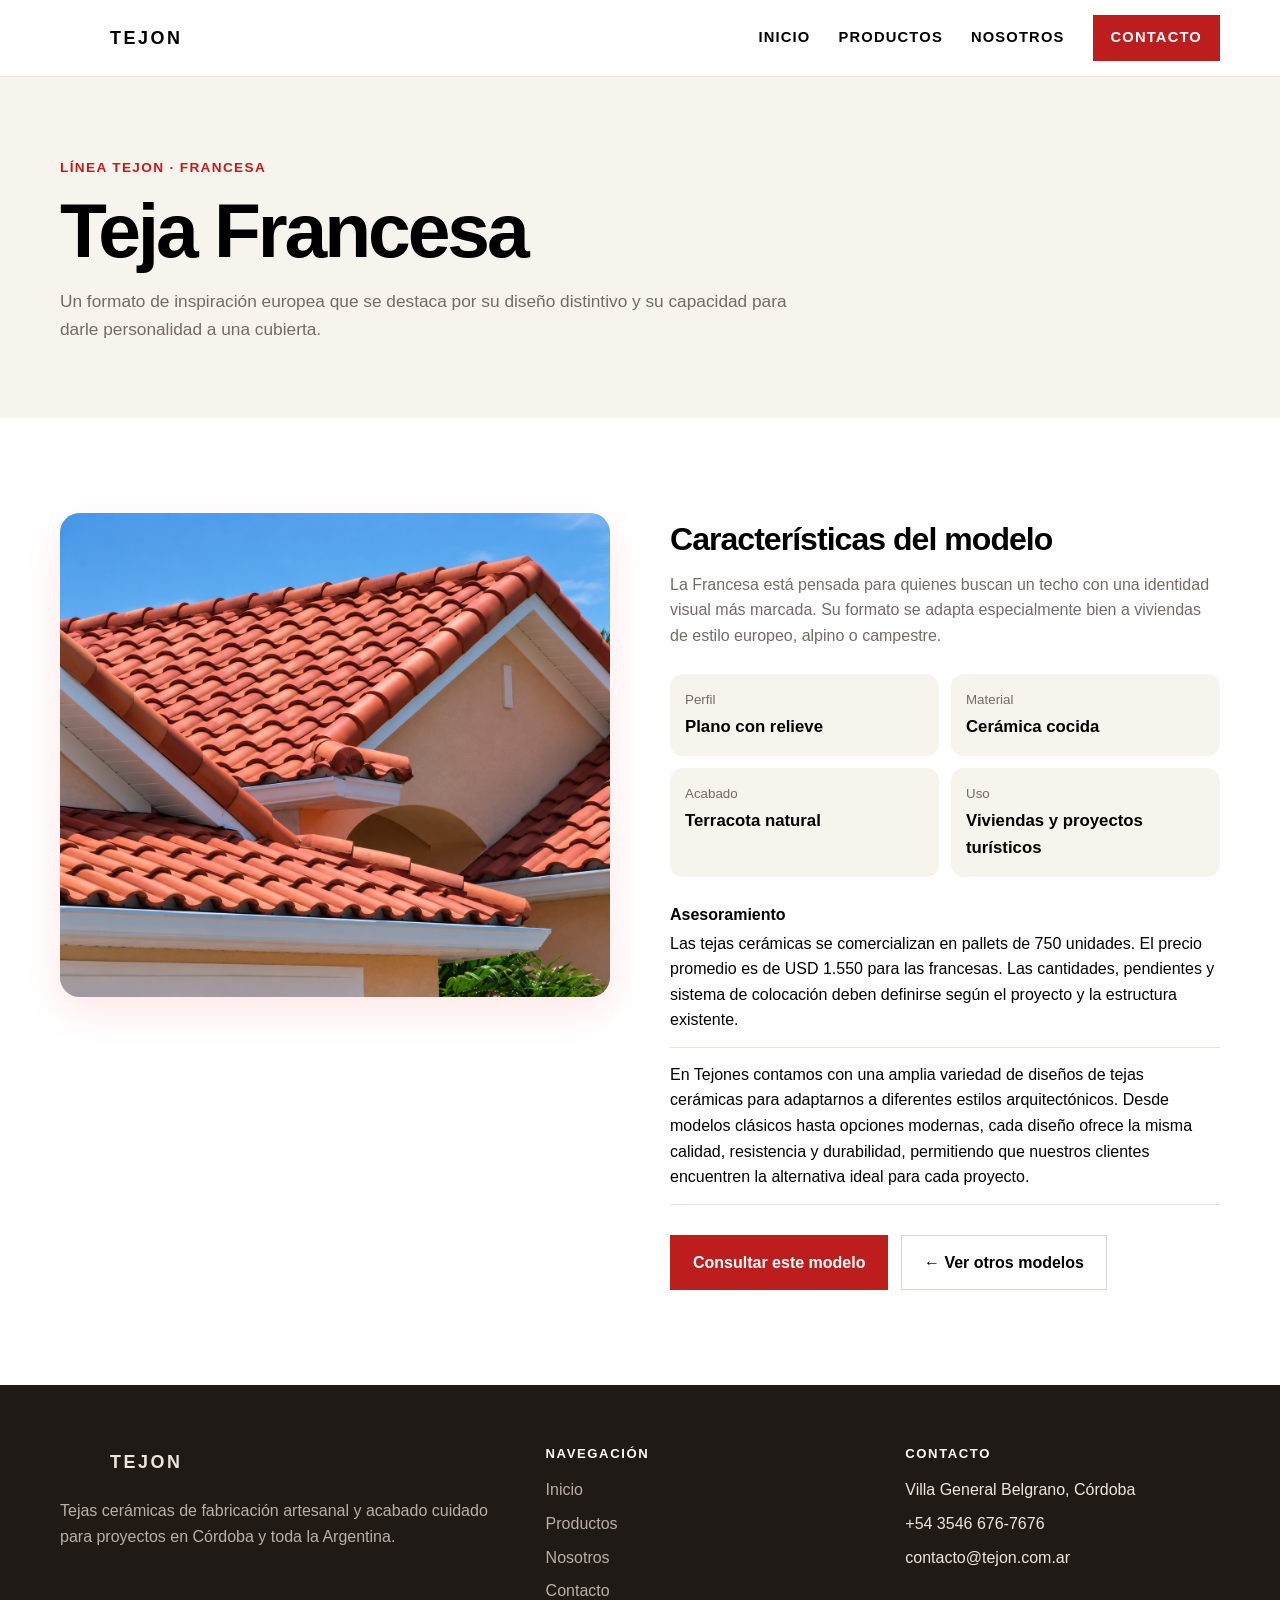
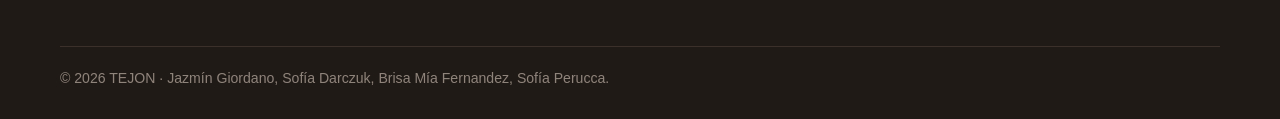
==== francesa.html @ 720b0743 "ultimo PORFIN" ====
<!DOCTYPE html>
<html lang="es">
<head>
  <meta charset="UTF-8">
  <meta name="viewport" content="width=device-width, initial-scale=1.0">
  <title>Teja Francesa | TEJON</title>
  <link rel="stylesheet" href="styles.css">
</head>
<body>

<header class="site-header">
  <div class="container navbar">
    <a href="index.html" class="brand" aria-label="TEJON inicio">
      <span class="brand-mark" aria-hidden="true"></span>
      <span class="brand-name">TEJON</span>
    </a>
    <button class="menu-toggle" aria-label="Abrir menú" aria-expanded="false">☰</button>
    <nav class="nav-links">
      <a href="index.html">Inicio</a>
      <a href="index.html#productos">Productos</a>
      <a href="index.html#nosotros">Nosotros</a>
      <a href="index.html#contacto" class="nav-cta">Contacto</a>
    </nav>
  </div>
</header>


<main>
  <section class="page-hero">
    <div class="container">
      <div class="breadcrumb">Línea TEJON · Francesa</div>
      <h1>Teja Francesa</h1>
      <p>Un formato de inspiración europea que se destaca por su diseño distintivo y su capacidad para darle personalidad a una cubierta.</p>
    </div>
  </section>

  <section class="section">
    <div class="container detail-grid">
      <div class="detail-image">
        <img src="assets/frances.png" alt="Ilustración de Teja Francesa">
      </div>
      <div class="detail-copy">
        <h2>Características del modelo</h2>
        <p>La Francesa está pensada para quienes buscan un techo con una identidad visual más marcada. Su formato se adapta especialmente bien a viviendas de estilo europeo, alpino o campestre.</p>

        <div class="specs">
          <div class="spec"><small>Perfil</small><strong>Plano con relieve</strong></div><div class="spec"><small>Material</small><strong>Cerámica cocida</strong></div><div class="spec"><small>Acabado</small><strong>Terracota natural</strong></div><div class="spec"><small>Uso</small><strong>Viviendas y proyectos turísticos</strong></div>
        </div>
       <div class="info-list">
        
          <div>
            <b>Asesoramiento</b>
            <span>Las tejas cerámicas se comercializan en pallets de 750 unidades. El precio promedio es de USD 1.550 para las francesas. Las cantidades, pendientes y sistema de colocación deben definirse según el proyecto y la estructura existente.</span>
          </div>
  <div>
            <span>En Tejones contamos con una amplia variedad de diseños de tejas cerámicas para adaptarnos a diferentes estilos arquitectónicos. Desde modelos clásicos hasta opciones modernas, cada diseño ofrece la misma calidad, resistencia y durabilidad, permitiendo que nuestros clientes encuentren la alternativa ideal para cada proyecto.</span>
          </div>
        </div>

        <div style="margin-top:30px">
          <a class="btn btn-primary" href="index.html#contacto">Consultar este modelo</a>
          <a class="btn" style="border:1px solid #ded4cb;margin-left:8px" href="index.html#productos">← Ver otros modelos</a>
        </div>
      </div>
    </div>
  </section>


<footer>
  <div class="container">
    <div class="footer-grid">
      <div>
        <div class="brand footer-brand">
          <span class="brand-mark" aria-hidden="true"></span>
          <span class="brand-name">TEJON</span>
        </div>
        <p>Tejas cerámicas de fabricación artesanal y acabado cuidado para proyectos en Córdoba y toda la Argentina.</p>
      </div>
      <div>
        <div class="footer-title">Navegación</div>
        <div class="footer-links">
          <a href="index.html">Inicio</a>
          <a href="index.html#productos">Productos</a>
          <a href="index.html#nosotros">Nosotros</a>
          <a href="index.html#contacto">Contacto</a>
        </div>
      </div>
      <div>
        <div class="footer-title">Contacto</div>
        <div class="footer-links">
          <span>Villa General Belgrano, Córdoba</span>
          <span>+54 3546 676-7676</span>
          <span>contacto@tejon.com.ar</span>
        </div>
      </div>
    </div>
    <div class="copyright">© 2026 TEJON · Jazmín Giordano, Sofía Darczuk, Brisa Mía Fernandez, Sofía Perucca.</div>
  </div>
</footer>

<script src="script.js"></script>
</body>
</html>
---- styles.css ----
:root{
  --terracotta:#be1d1d;
  --terracotta-dark:#be1d1d;
  --cream:#f7f3ed;
  --sand:#e7dccd;
  --brown:#312923;
  --muted:#746b63;
  --white:#ffffff;
  --shadow:0 14px 40px rgba(255, 10, 10, 0.1);
  --radius:18px;
}

*{box-sizing:border-box;margin:0;padding:0}
html{scroll-behavior:smooth}
body{
  font-family:Arial, Helvetica, sans-serif;
  background:var(--white);
  line-height:1.6;
}
a{text-decoration:none;color:inherit}
img{max-width:100%;display:block}

.container{width:min(1160px,92%);margin:auto}

.site-header{
  position:sticky;
  top:0;
  z-index:50;
  background:rgba(255,255,255,.96);
  border-bottom:1px solid #ece7e1;
  backdrop-filter:blur(10px);
}
.navbar{
  min-height:76px;
  display:flex;
  align-items:center;
  justify-content:space-between;
  gap:25px;
}
.brand{
  display:flex;
  align-items:center;
  gap:12px;
  font-weight:900;
  letter-spacing:.16em;
}
.brand-mark{
  width:38px;height:38px;
  object-fit:contain;
}
.brand-name{font-size:1.12rem}
.nav-links{display:flex;align-items:center;gap:28px}
.nav-links a{
  font-size:.92rem;font-weight:700;letter-spacing:.08em;
  text-transform:uppercase;position:relative;
}
.nav-links a::after{
  content:"";position:absolute;left:0;bottom:-8px;width:0;height:2px;
  background:var(--terracotta);transition:.25s;
}
.nav-links a:hover::after,.nav-links a.active::after{width:100%}
.nav-cta{
  padding:11px 18px;
  color:var(--white)!important;background:var(--terracotta);
}
.nav-cta::after{display:none!important}
.menu-toggle{
  display:none;border:0;background:none;font-size:1.7rem;cursor:pointer;color:var(--brown);
}
.hero{
  min-height:680px;
  display:flex;align-items:center;
  position:relative;overflow:hidden;
  background:
    linear-gradient(90deg,rgba(35,27,22,.80),rgba(35,27,22,.30)),
    url("assets/fondo.webp") center/cover no-repeat;
}
.hero::after{
  content:"";position:absolute;inset:auto 0 0 0;height:100px;
  background:linear-gradient(transparent,var(--white));
}
.hero-content{position:relative;z-index:2;color:var(--white);padding:90px 0 130px}
.eyebrow{
  display:inline-block;text-transform:uppercase;letter-spacing:.16em;
  font-size:.8rem;font-weight:800;margin-bottom:18px;color:#f2d3bf;
}
.hero h1{
  max-width:750px;font-size:clamp(3rem,7vw,5.5rem);
  line-height:.98;letter-spacing:-.045em;margin-bottom:25px;
}
.hero p{
  max-width:620px;font-size:1.12rem;color:#f4efeb;margin-bottom:34px;
}
.btn{
  display:inline-flex;align-items:center;justify-content:center;
  padding:14px 22px;font-weight:800;
  transition:.2s;border:1px solid transparent;
}
.btn-primary{background:var(--terracotta);color:var(--white)}
.btn-primary:hover{transform:translateY(-2px);background:#881e1e}
.btn-light{background:var(--white);color:var(--brown);margin-left:10px}
.btn-light:hover{transform:translateY(-2px)}

.section{padding:95px 0}
.section-soft{background:var(--cream)}
.production-highlight{
  max-width:980px;margin:0 auto 65px;padding:34px 42px;
  text-align:center;background:var(--cream);border:1px solid #e9e1d9;
  border-radius:var(--radius);box-shadow:var(--shadow);
}
.production-highlight p{font-size:clamp(1.2rem,2.2vw,1.65rem);line-height:1.45;font-weight:700;color:var(--brown)}
.colors-section{margin:0 auto 70px}
.colors-heading{text-align:center;margin-bottom:28px}
.colors-heading h2{font-size:clamp(1.8rem,3.5vw,2.7rem);margin-top:8px}
.colors-grid{display:flex;gap:18px;justify-content:center}
.color-card{
  flex:1;max-width:220px;height:145px;overflow:hidden;
  border-radius:4px;background:var(--cream);border:1px solid #ebe4dc;
}
.color-card img{width:100%;height:100%;object-fit:cover}
.section-head{display:flex;justify-content:space-between;align-items:end;gap:25px;margin-bottom:38px}
.section-kicker{
  color:var(--terracotta);font-weight:900;letter-spacing:.14em;
  text-transform:uppercase;font-size:.78rem;
}
.section h2{
  font-size:clamp(2rem,4vw,3.25rem);line-height:1.05;
  margin-top:10px;letter-spacing:-.03em;
}
.section-head p{max-width:500px;color:var(--muted)}

.products-grid{
  display:flex;gap:24px;align-items:stretch;
}
.product-card{
  flex:1;background:var(--white);border:1px solid #ebe4dc;
  border-radius:var(--radius);overflow:hidden;box-shadow:var(--shadow);
  transition:.25s;
}
.product-card:hover{transform:translateY(-7px)}
.product-image{height:255px;overflow:hidden;background:#d9b7a4}
.product-image img{width:100%;height:100%;object-fit:cover;transition:.35s}
.product-card:hover .product-image img{transform:scale(1.04)}
.product-body{padding:25px}
.product-body h3{font-size:1.35rem;margin-bottom:8px}
.product-body p{color:var(--muted);margin-bottom:17px}
.product-link{
  font-weight:900;color:var(--terracotta);
  display:inline-flex;gap:7px;align-items:center;
}

.features{
  display:grid;grid-template-columns:repeat(4,1fr);gap:18px;
  margin-top:35px;
}
.feature{
  background:var(--white);border-radius:15px;padding:25px;
  border:1px solid #ebe4dc;
}
.feature-icon{
  width:42px;height:42px;border-radius:12px;
  display:grid;place-items:center;background:#f2dfd3;
  color:var(--terracotta);font-weight:900;margin-bottom:18px;
}
.feature h3{font-size:1.05rem;margin-bottom:7px}
.feature p{color:var(--muted);font-size:.95rem}

.split{
  display:grid;grid-template-columns:1fr 1fr;gap:60px;align-items:center;
}
.split-visual{
  min-height:430px;border-radius:var(--radius);overflow:hidden;
  background:url("assets/TEJONES.png") center/cover no-repeat;
  box-shadow:var(--shadow);
}
.split-copy p{color:var(--muted);margin:18px 0}
.checks{display:grid;gap:13px;margin-top:25px}
.check{
  display:flex;gap:11px;align-items:flex-start;font-weight:700;
}
.check span{
  width:23px;height:23px;border-radius:50%;background:#f0d4c5;
  color:var(--terracotta);display:grid;place-items:center;
  flex:none;font-size:.85rem;
}

.contact-box{
  background:var(--brown);color:var(--white);border-radius:24px;
  padding:50px;display:flex;justify-content:space-between;
  align-items:center;gap:35px;
}
.contact-box p{color:#ddd2c9;max-width:620px;margin-top:10px}

footer{background:#201a16;color:#eee5df;padding:58px 0 30px}
.footer-grid{display:grid;grid-template-columns:1.4fr 1fr 1fr;gap:45px}
.footer-brand{margin-bottom:17px}
footer p,footer a{color:#baaFA6}
.footer-title{font-weight:900;color:#fff;margin-bottom:13px;text-transform:uppercase;font-size:.82rem;letter-spacing:.12em}
.footer-links{display:grid;gap:8px}
.copyright{
  margin-top:42px;padding-top:20px;border-top:1px solid #3b312a;
  color:#8f847c;font-size:.88rem;
}

/* PRODUCT DETAIL */
.page-hero{
  background:var(--cream);
  padding:80px 0 75px;
}
.breadcrumb{
  color:var(--terracotta);font-weight:800;font-size:.85rem;
  text-transform:uppercase;letter-spacing:.1em;margin-bottom:14px;
}
.page-hero h1{font-size:clamp(2.8rem,6vw,5rem);line-height:.98;letter-spacing:-.04em}
.page-hero p{max-width:750px;color:var(--muted);font-size:1.08rem;margin-top:20px}

.detail-grid{
  display:grid;grid-template-columns:1fr 1fr;gap:60px;align-items:start;
}
.detail-image{
  position:sticky;top:110px;border-radius:20px;overflow:hidden;
  box-shadow:var(--shadow);background:#e2c5b3;
}
.detail-image img{width:100%;height:auto}
.detail-copy h2{font-size:2rem;margin-bottom:15px}
.detail-copy>p{color:var(--muted);margin-bottom:25px}
.specs{
  display:grid;grid-template-columns:1fr 1fr;gap:12px;margin:25px 0;
}
.spec{
  background:var(--cream);border-radius:13px;padding:15px;
}
.spec small{display:block;color:var(--muted);margin-bottom:4px}
.spec strong{font-size:1.05rem}
.info-list{display:grid;gap:14px}
.info-list div{padding-bottom:14px;border-bottom:1px solid #e9e1d9}
.info-list b{display:block;margin-bottom:3px}
.notice{
  background:#fff6ed;border-left:4px solid var(--terracotta);
  padding:18px 20px;border-radius:10px;color:#57473d;margin-top:24px;
  font-size:.95rem;
}

/* RESPONSIVE */
@media (max-width:900px){
  .nav-links{
    position:absolute;left:0;right:0;top:76px;background:white;
    display:none;flex-direction:column;align-items:flex-start;
    padding:18px 4%;box-shadow:0 16px 30px rgba(49,41,35,.08)
  }
  .nav-links.open{display:flex}
  .menu-toggle{display:block}
  .products-grid{flex-direction:column}
  .features{grid-template-columns:1fr 1fr}
  .split,.detail-grid{grid-template-columns:1fr;gap:35px}
  .detail-image{position:relative;top:0}
  .contact-box{flex-direction:column;align-items:flex-start}
  .footer-grid{grid-template-columns:1fr 1fr}
}
@media (max-width:600px){
  .navbar{min-height:68px}
  .nav-links{top:68px}
  .hero{min-height:630px}
  .hero-content{padding-top:70px}
  .hero h1{font-size:3.2rem}
  .btn{width:100%;margin:0 0 10px}
  .btn-light{margin-left:0}
  .section{padding:72px 0}
  .production-highlight{margin-bottom:48px;padding:26px 20px}
  .colors-grid{flex-wrap:wrap}
  .color-card{flex:0 1 calc(50% - 9px);max-width:none;height:125px}
  .section-head{display:block}
  .section-head p{margin-top:16px}
  .features,.specs,.footer-grid{grid-template-columns:1fr}
  .contact-box{padding:32px}
}
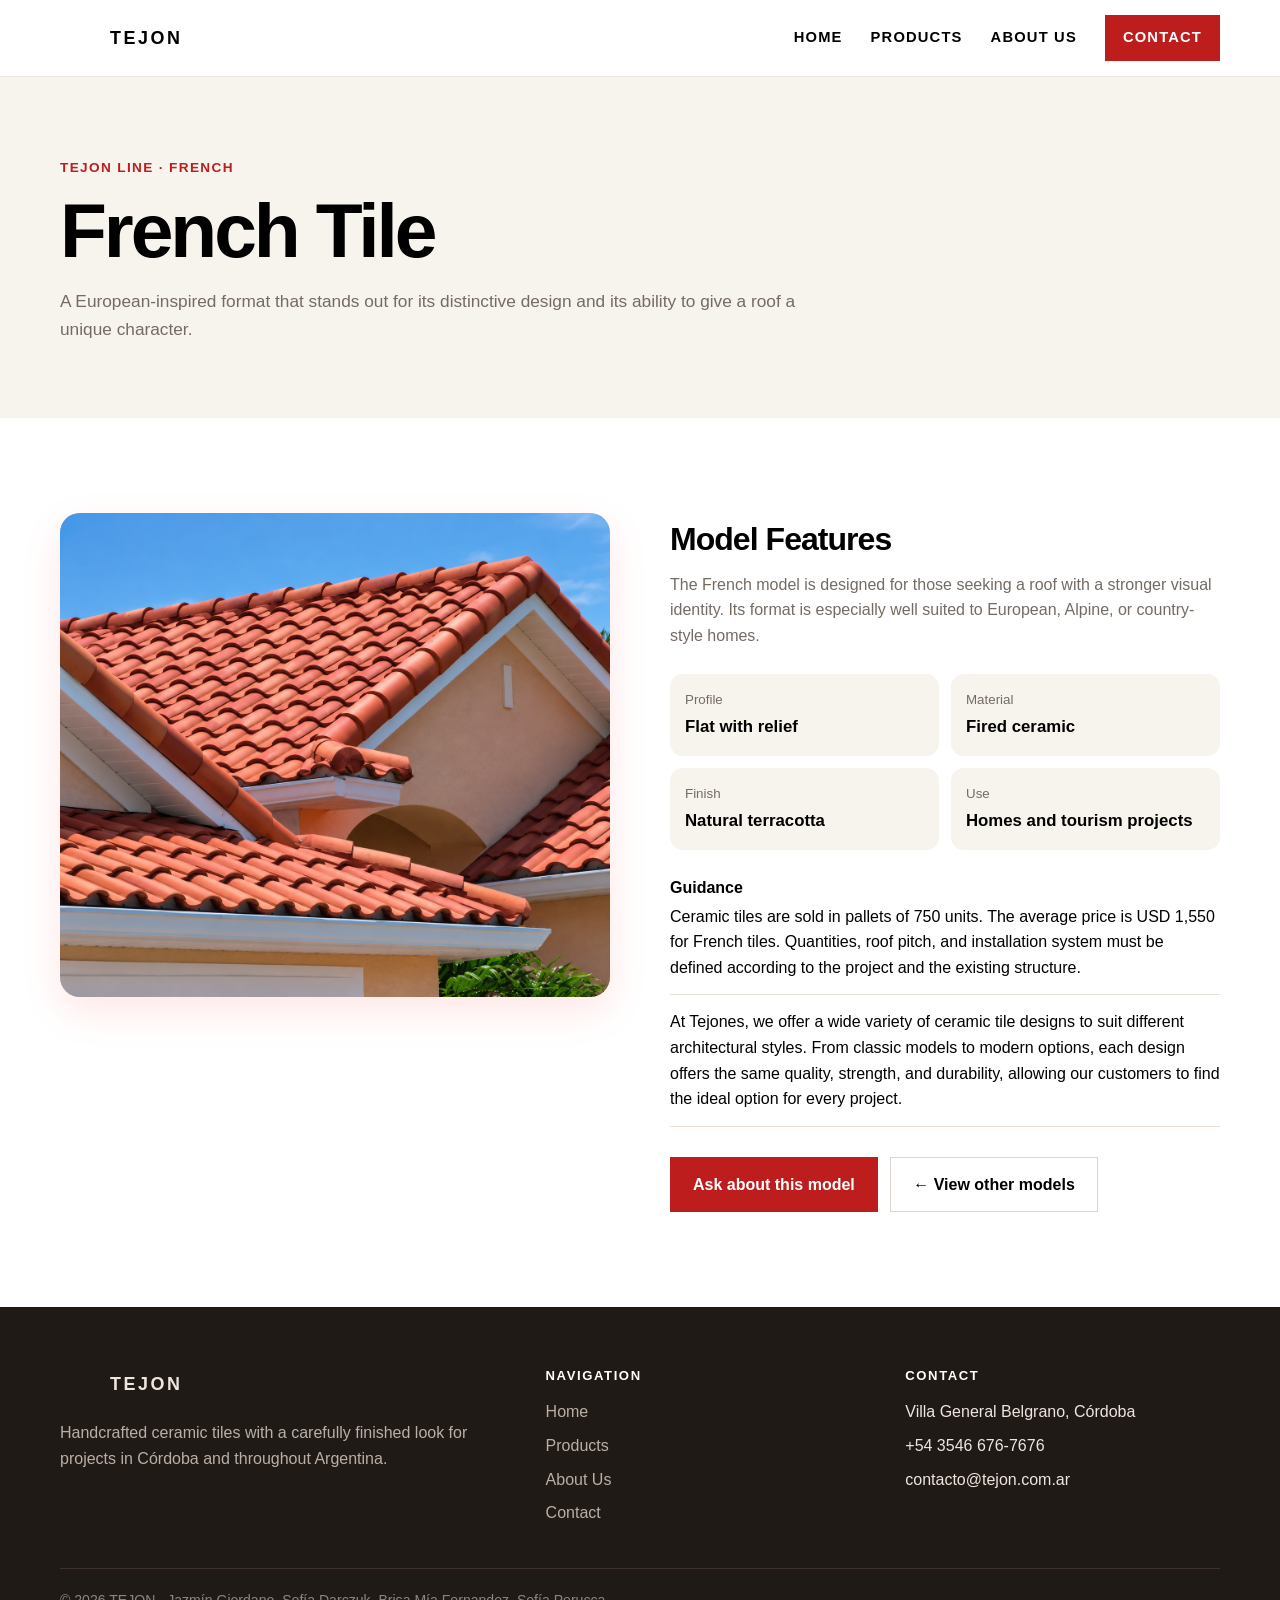
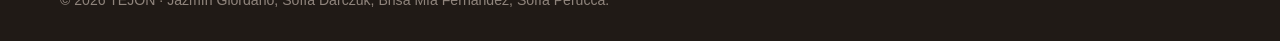
==== commit 5c4b1ce1: "ingles" ====
--- a/francesa.html
+++ b/francesa.html
@@ -1,25 +1,25 @@
 <!DOCTYPE html>
-<html lang="es">
+<html lang="en">
 <head>
   <meta charset="UTF-8">
   <meta name="viewport" content="width=device-width, initial-scale=1.0">
-  <title>Teja Francesa | TEJON</title>
+  <title>French Tile | TEJON</title>
   <link rel="stylesheet" href="styles.css">
 </head>
 <body>
 
 <header class="site-header">
   <div class="container navbar">
-    <a href="index.html" class="brand" aria-label="TEJON inicio">
+    <a href="index.html" class="brand" aria-label="TEJON home">
       <span class="brand-mark" aria-hidden="true"></span>
       <span class="brand-name">TEJON</span>
     </a>
-    <button class="menu-toggle" aria-label="Abrir menú" aria-expanded="false">☰</button>
+    <button class="menu-toggle" aria-label="Open menu" aria-expanded="false">☰</button>
     <nav class="nav-links">
-      <a href="index.html">Inicio</a>
-      <a href="index.html#productos">Productos</a>
-      <a href="index.html#nosotros">Nosotros</a>
-      <a href="index.html#contacto" class="nav-cta">Contacto</a>
+      <a href="index.html">Home</a>
+      <a href="index.html#productos">Products</a>
+      <a href="index.html#nosotros">About Us</a>
+      <a href="index.html#contacto" class="nav-cta">Contact</a>
     </nav>
   </div>
 </header>
@@ -28,38 +28,38 @@
 <main>
   <section class="page-hero">
     <div class="container">
-      <div class="breadcrumb">Línea TEJON · Francesa</div>
-      <h1>Teja Francesa</h1>
-      <p>Un formato de inspiración europea que se destaca por su diseño distintivo y su capacidad para darle personalidad a una cubierta.</p>
+      <div class="breadcrumb">TEJON Line · French</div>
+      <h1>French Tile</h1>
+      <p>A European-inspired format that stands out for its distinctive design and its ability to give a roof a unique character.</p>
     </div>
   </section>
 
   <section class="section">
     <div class="container detail-grid">
       <div class="detail-image">
-        <img src="assets/frances.png" alt="Ilustración de Teja Francesa">
+        <img src="assets/frances.png" alt="Illustration of French Tile">
       </div>
       <div class="detail-copy">
-        <h2>Características del modelo</h2>
-        <p>La Francesa está pensada para quienes buscan un techo con una identidad visual más marcada. Su formato se adapta especialmente bien a viviendas de estilo europeo, alpino o campestre.</p>
+        <h2>Model Features</h2>
+        <p>The French model is designed for those seeking a roof with a stronger visual identity. Its format is especially well suited to European, Alpine, or country-style homes.</p>
 
         <div class="specs">
-          <div class="spec"><small>Perfil</small><strong>Plano con relieve</strong></div><div class="spec"><small>Material</small><strong>Cerámica cocida</strong></div><div class="spec"><small>Acabado</small><strong>Terracota natural</strong></div><div class="spec"><small>Uso</small><strong>Viviendas y proyectos turísticos</strong></div>
+          <div class="spec"><small>Profile</small><strong>Flat with relief</strong></div><div class="spec"><small>Material</small><strong>Fired ceramic</strong></div><div class="spec"><small>Finish</small><strong>Natural terracotta</strong></div><div class="spec"><small>Use</small><strong>Homes and tourism projects</strong></div>
         </div>
        <div class="info-list">
         
           <div>
-            <b>Asesoramiento</b>
-            <span>Las tejas cerámicas se comercializan en pallets de 750 unidades. El precio promedio es de USD 1.550 para las francesas. Las cantidades, pendientes y sistema de colocación deben definirse según el proyecto y la estructura existente.</span>
+            <b>Guidance</b>
+            <span>Ceramic tiles are sold in pallets of 750 units. The average price is USD 1,550 for French tiles. Quantities, roof pitch, and installation system must be defined according to the project and the existing structure.</span>
           </div>
   <div>
-            <span>En Tejones contamos con una amplia variedad de diseños de tejas cerámicas para adaptarnos a diferentes estilos arquitectónicos. Desde modelos clásicos hasta opciones modernas, cada diseño ofrece la misma calidad, resistencia y durabilidad, permitiendo que nuestros clientes encuentren la alternativa ideal para cada proyecto.</span>
+            <span>At Tejones, we offer a wide variety of ceramic tile designs to suit different architectural styles. From classic models to modern options, each design offers the same quality, strength, and durability, allowing our customers to find the ideal option for every project.</span>
           </div>
         </div>
 
         <div style="margin-top:30px">
-          <a class="btn btn-primary" href="index.html#contacto">Consultar este modelo</a>
-          <a class="btn" style="border:1px solid #ded4cb;margin-left:8px" href="index.html#productos">← Ver otros modelos</a>
+          <a class="btn btn-primary" href="index.html#contacto">Ask about this model</a>
+          <a class="btn" style="border:1px solid #ded4cb;margin-left:8px" href="index.html#productos">← View other models</a>
         </div>
       </div>
     </div>
@@ -74,19 +74,19 @@
           <span class="brand-mark" aria-hidden="true"></span>
           <span class="brand-name">TEJON</span>
         </div>
-        <p>Tejas cerámicas de fabricación artesanal y acabado cuidado para proyectos en Córdoba y toda la Argentina.</p>
+        <p>Handcrafted ceramic tiles with a carefully finished look for projects in Córdoba and throughout Argentina.</p>
       </div>
       <div>
-        <div class="footer-title">Navegación</div>
+        <div class="footer-title">Navigation</div>
         <div class="footer-links">
-          <a href="index.html">Inicio</a>
-          <a href="index.html#productos">Productos</a>
-          <a href="index.html#nosotros">Nosotros</a>
-          <a href="index.html#contacto">Contacto</a>
+          <a href="index.html">Home</a>
+          <a href="index.html#productos">Products</a>
+          <a href="index.html#nosotros">About Us</a>
+          <a href="index.html#contacto">Contact</a>
         </div>
       </div>
       <div>
-        <div class="footer-title">Contacto</div>
+        <div class="footer-title">Contact</div>
         <div class="footer-links">
           <span>Villa General Belgrano, Córdoba</span>
           <span>+54 3546 676-7676</span>
